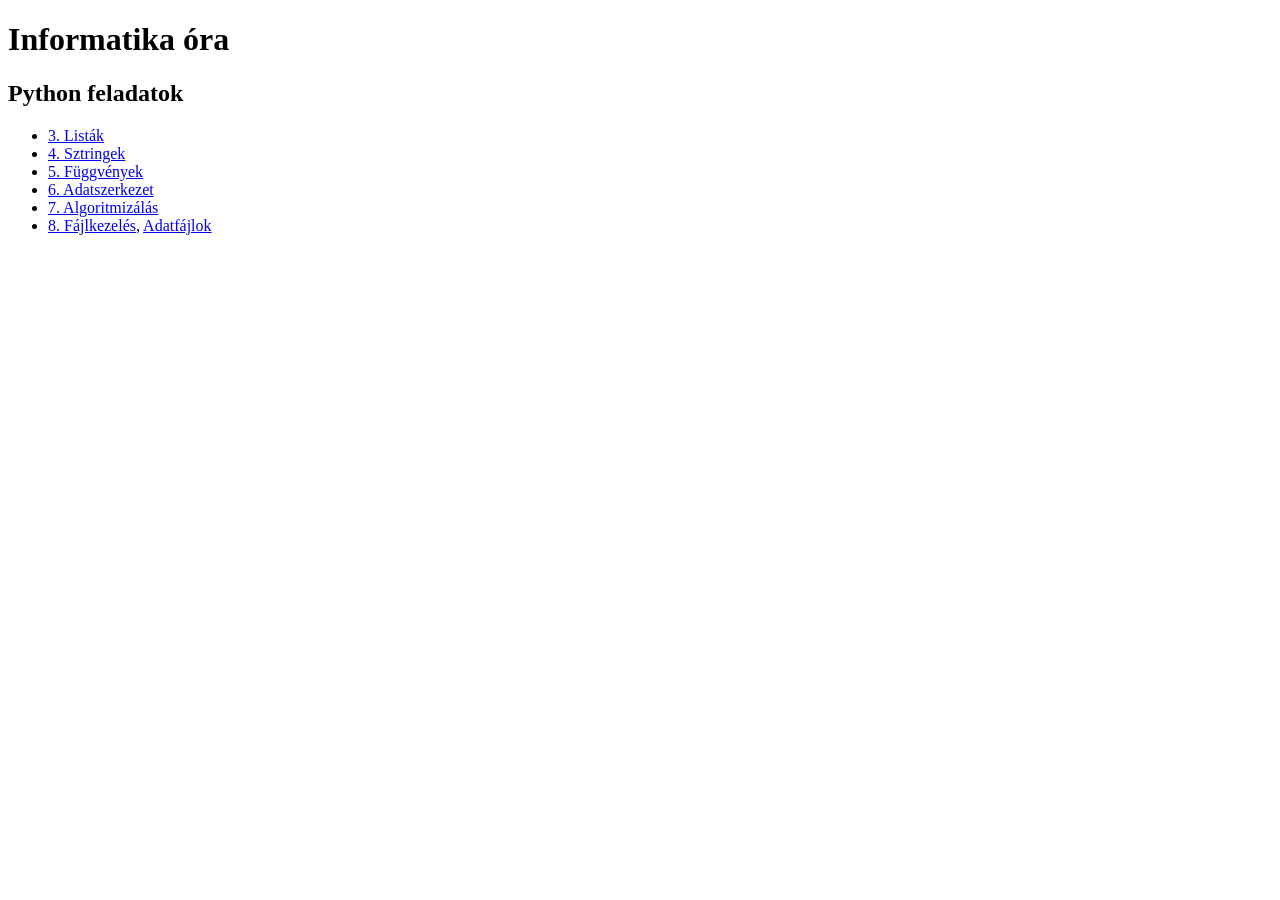
==== cpp/index.html @ 0bfdee5d "pdfek mind" ====
<!DOCTYPE html>
<html lang="hu">
<head>
    <meta charset="UTF-8">
    <title>Informatika óra</title>
</head>
<body>

<h1>Informatika óra</h1>

<h2>Python feladatok</h2>

<ul>
    <li><a href="listak_cpp_feladatlap.pdf">3. Listák</a></li>
    <li><a href="sztringek_cpp_feladatlap.pdf">4. Sztringek</a></li>
    <li><a href="fuggvenyek_cpp_feladatlap.pdf">5. Függvények</a></li>
    <li><a href="structok_cpp_feladatlap.pdf">6. Adatszerkezet</a></li>
    <li><a href="algoritmizalas_cpp_feladatlap.pdf">7. Algoritmizálás</a></li>
    <li><a href="fajlkezeles_cpp_feladatlap.pdf">8. Fájlkezelés</a>, <a href="../fajlkezeles_adatfajlok.zip">Adatfájlok</a></li>
</ul>

</body>
</html>
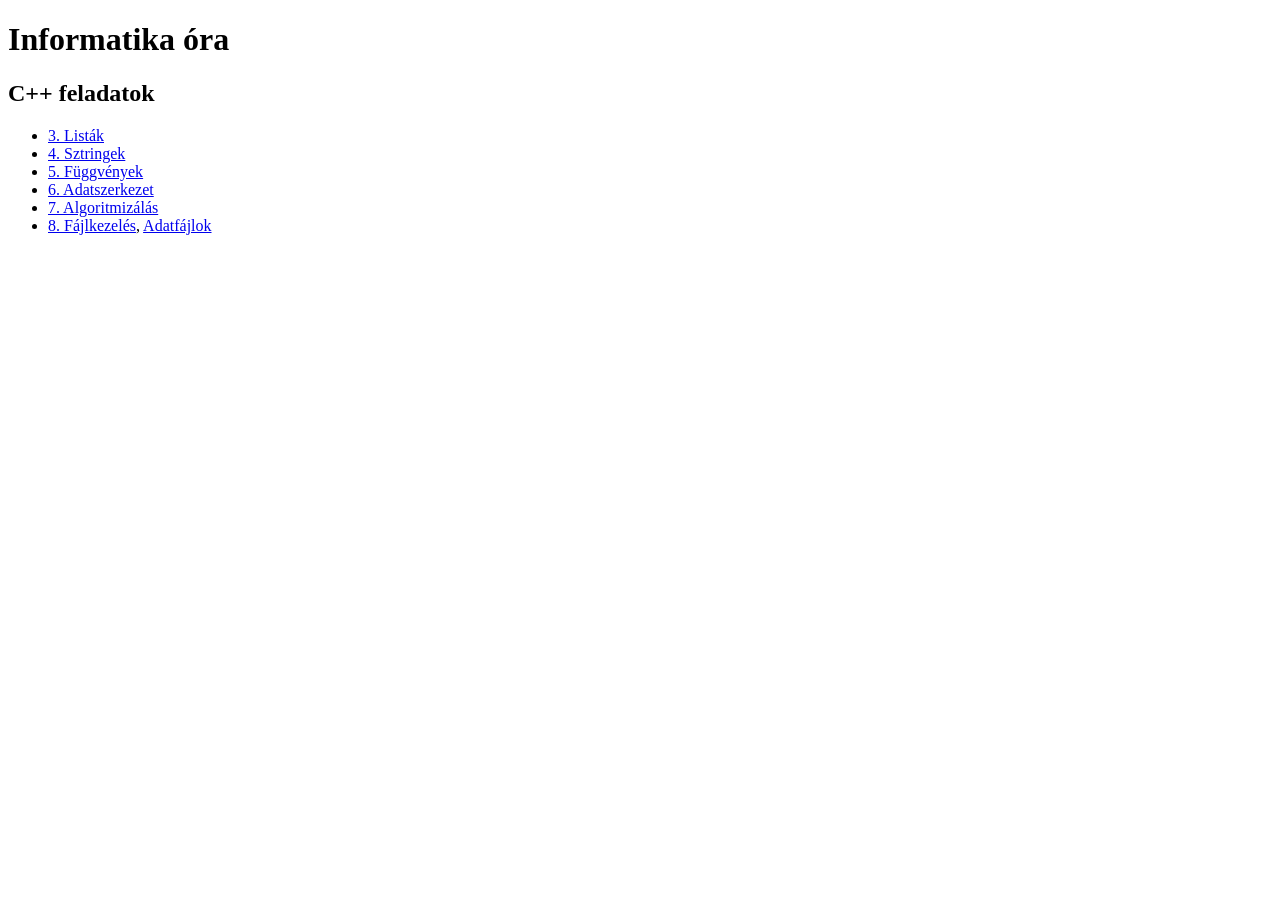
==== commit d0c1d94b: "atnevezes" ====
--- a/cpp/index.html
+++ b/cpp/index.html
@@ -8,10 +8,10 @@
 
 <h1>Informatika óra</h1>
 
-<h2>Python feladatok</h2>
+<h2>C++ feladatok</h2>
 
 <ul>
-    <li><a href="listak_cpp_feladatlap.pdf">3. Listák</a></li>
+    <li><a href="vektorok_cpp_feladatlap.pdf">3. Listák</a></li>
     <li><a href="sztringek_cpp_feladatlap.pdf">4. Sztringek</a></li>
     <li><a href="fuggvenyek_cpp_feladatlap.pdf">5. Függvények</a></li>
     <li><a href="structok_cpp_feladatlap.pdf">6. Adatszerkezet</a></li>
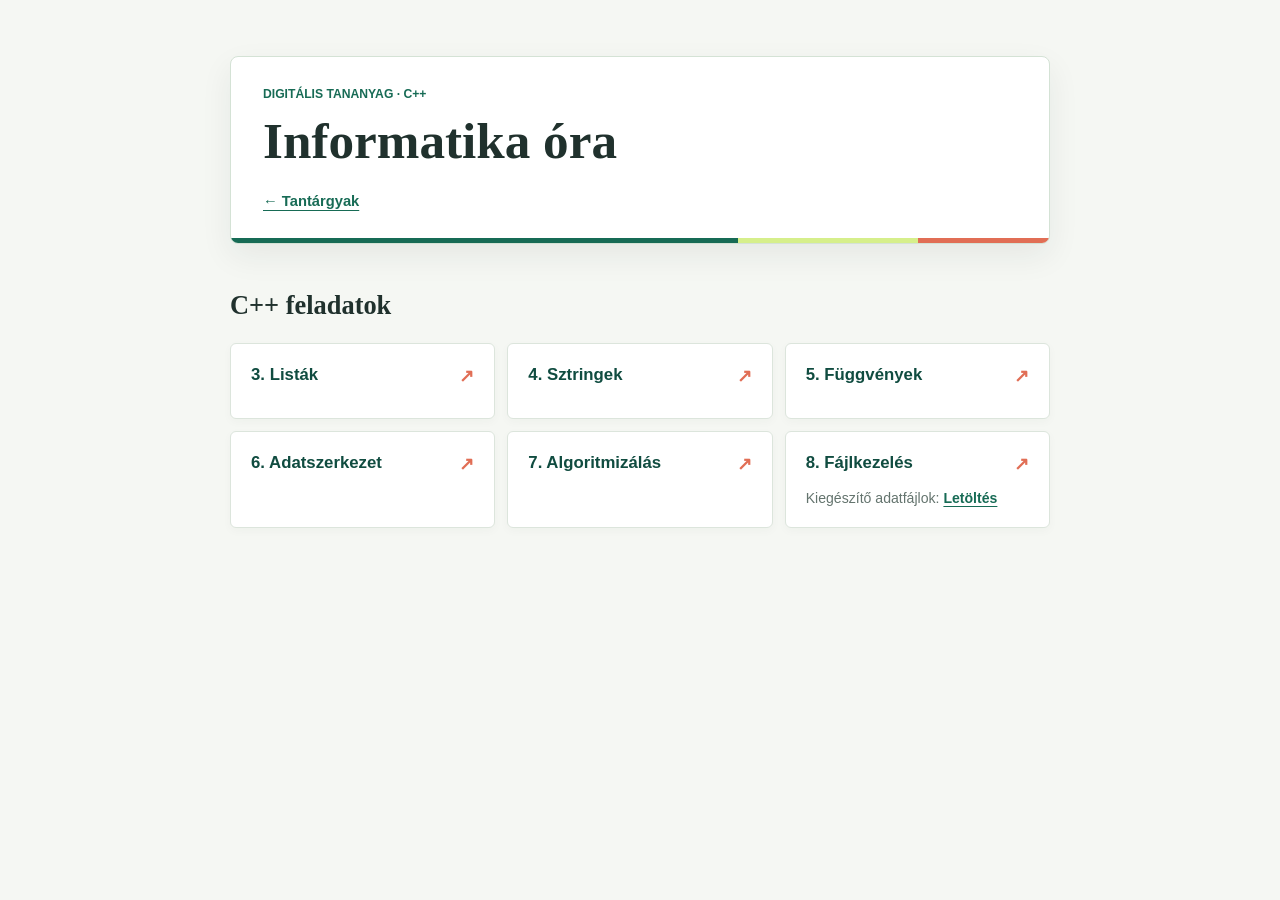
==== commit 86a98540: "stilusozas" ====
--- a/cpp/index.html
+++ b/cpp/index.html
@@ -2,22 +2,35 @@
 <html lang="hu">
 <head>
     <meta charset="UTF-8">
+    <meta name="viewport" content="width=device-width, initial-scale=1">
     <title>Informatika óra</title>
+    <link rel="stylesheet" href="../styles.css">
 </head>
 <body>
 
-<h1>Informatika óra</h1>
+<main class="page-shell">
+    <header class="page-header">
+        <p class="eyebrow">Digitális tananyag · C++</p>
+        <h1>Informatika óra</h1>
+        <a class="back-link" href="../">← Tantárgyak</a>
+    </header>
 
-<h2>C++ feladatok</h2>
+    <section>
+        <h2>C++ feladatok</h2>
 
-<ul>
-    <li><a href="vektorok_cpp_feladatlap.pdf">3. Listák</a></li>
-    <li><a href="sztringek_cpp_feladatlap.pdf">4. Sztringek</a></li>
-    <li><a href="fuggvenyek_cpp_feladatlap.pdf">5. Függvények</a></li>
-    <li><a href="structok_cpp_feladatlap.pdf">6. Adatszerkezet</a></li>
-    <li><a href="algoritmizalas_cpp_feladatlap.pdf">7. Algoritmizálás</a></li>
-    <li><a href="fajlkezeles_cpp_feladatlap.pdf">8. Fájlkezelés</a>, <a href="../fajlkezeles_adatfajlok.zip">Adatfájlok</a></li>
-</ul>
+        <ul class="resource-list">
+            <li><a href="vektorok_cpp_feladatlap.pdf">3. Listák</a></li>
+            <li><a href="sztringek_cpp_feladatlap.pdf">4. Sztringek</a></li>
+            <li><a href="fuggvenyek_cpp_feladatlap.pdf">5. Függvények</a></li>
+            <li><a href="structok_cpp_feladatlap.pdf">6. Adatszerkezet</a></li>
+            <li><a href="algoritmizalas_cpp_feladatlap.pdf">7. Algoritmizálás</a></li>
+            <li>
+                <a href="fajlkezeles_cpp_feladatlap.pdf">8. Fájlkezelés</a>
+                <span class="supplement">Kiegészítő adatfájlok: <a href="../fajlkezeles_adatfajlok.zip">Letöltés</a></span>
+            </li>
+        </ul>
+    </section>
+</main>
 
 </body>
 </html>
--- a/styles.css
+++ b/styles.css
@@ -0,0 +1,190 @@
+:root {
+    color-scheme: light;
+    --ink: #20312d;
+    --muted: #64746e;
+    --paper: #f5f7f3;
+    --surface: #ffffff;
+    --green: #176b55;
+    --green-dark: #104c40;
+    --lime: #d6ef8b;
+    --coral: #e16e55;
+    --line: #dce5dc;
+}
+
+* {
+    box-sizing: border-box;
+}
+
+body {
+    min-height: 100vh;
+    margin: 0;
+    padding: 56px 24px 80px;
+    color: var(--ink);
+    background-color: var(--paper);
+    background-image: radial-gradient(#c8d7cb 0.7px, transparent 0.7px);
+    background-size: 18px 18px;
+    font-family: "Trebuchet MS", "Segoe UI", sans-serif;
+    line-height: 1.6;
+}
+
+.page-shell {
+    width: min(100%, 820px);
+    margin: 0 auto;
+}
+
+.page-header {
+    position: relative;
+    margin-bottom: 40px;
+    padding: 28px 32px 30px;
+    overflow: hidden;
+    border: 1px solid #d4e2d5;
+    border-radius: 8px;
+    background: var(--surface);
+    box-shadow: 0 12px 32px rgb(32 49 45 / 7%);
+}
+
+.page-header::after {
+    position: absolute;
+    right: 0;
+    bottom: 0;
+    left: 0;
+    height: 5px;
+    background: linear-gradient(90deg, var(--green) 0 62%, var(--lime) 62% 84%, var(--coral) 84%);
+    content: "";
+}
+
+.eyebrow {
+    margin: 0 0 8px;
+    color: var(--green);
+    font-size: 0.76rem;
+    font-weight: 700;
+    text-transform: uppercase;
+}
+
+h1,
+h2 {
+    font-family: Georgia, "Times New Roman", serif;
+}
+
+h1 {
+    margin: 0;
+    font-size: 3.2rem;
+    font-weight: 600;
+    line-height: 1.12;
+}
+
+.page-header > p:last-child {
+    margin: 12px 0 0;
+    color: var(--muted);
+}
+
+.back-link {
+    display: inline-flex;
+    margin-top: 20px;
+    color: var(--green);
+    font-size: 0.92rem;
+    font-weight: 700;
+    text-decoration-thickness: 1px;
+    text-underline-offset: 4px;
+}
+
+section {
+    margin-top: 36px;
+}
+
+h2 {
+    margin: 0 0 16px;
+    font-size: 1.65rem;
+    font-weight: 600;
+}
+
+.resource-list {
+    display: grid;
+    grid-template-columns: repeat(auto-fit, minmax(min(100%, 260px), 1fr));
+    gap: 12px;
+    margin: 0;
+    padding: 0;
+    list-style: none;
+}
+
+.resource-list li {
+    min-width: 0;
+    min-height: 76px;
+    padding: 18px 20px;
+    border: 1px solid var(--line);
+    border-radius: 6px;
+    background: var(--surface);
+    box-shadow: 0 3px 10px rgb(32 49 45 / 3%);
+    transition: border-color 160ms ease, box-shadow 160ms ease, transform 160ms ease;
+}
+
+.resource-list li:hover {
+    transform: translateY(-2px);
+    border-color: #9dbdad;
+    box-shadow: 0 8px 20px rgb(32 49 45 / 8%);
+}
+
+.resource-list li > a:first-child {
+    color: var(--green-dark);
+    font-size: 1.05rem;
+    font-weight: 700;
+    text-decoration: none;
+}
+
+.resource-list li > a:first-child::after {
+    float: right;
+    color: var(--coral);
+    content: "↗";
+    font-size: 1.1rem;
+}
+
+.resource-list li > a:first-child:hover {
+    color: var(--green);
+}
+
+.resource-list a:focus-visible {
+    border-radius: 2px;
+    outline: 3px solid var(--coral);
+    outline-offset: 4px;
+}
+
+.supplement {
+    display: block;
+    margin-top: 10px;
+    color: var(--muted);
+    font-size: 0.88rem;
+}
+
+.supplement a {
+    color: var(--green);
+    font-weight: 700;
+    text-underline-offset: 3px;
+}
+
+@media (max-width: 520px) {
+    body {
+        padding: 24px 16px 48px;
+    }
+
+    .page-header {
+        margin-bottom: 30px;
+        padding: 24px 22px 26px;
+    }
+
+    h1 {
+        font-size: 2.2rem;
+    }
+
+    section {
+        margin-top: 28px;
+    }
+}
+
+@media (prefers-reduced-motion: reduce) {
+    *,
+    *::before,
+    *::after {
+        scroll-behavior: auto !important;
+        transition-duration: 0.01ms !important;
+    }
+}
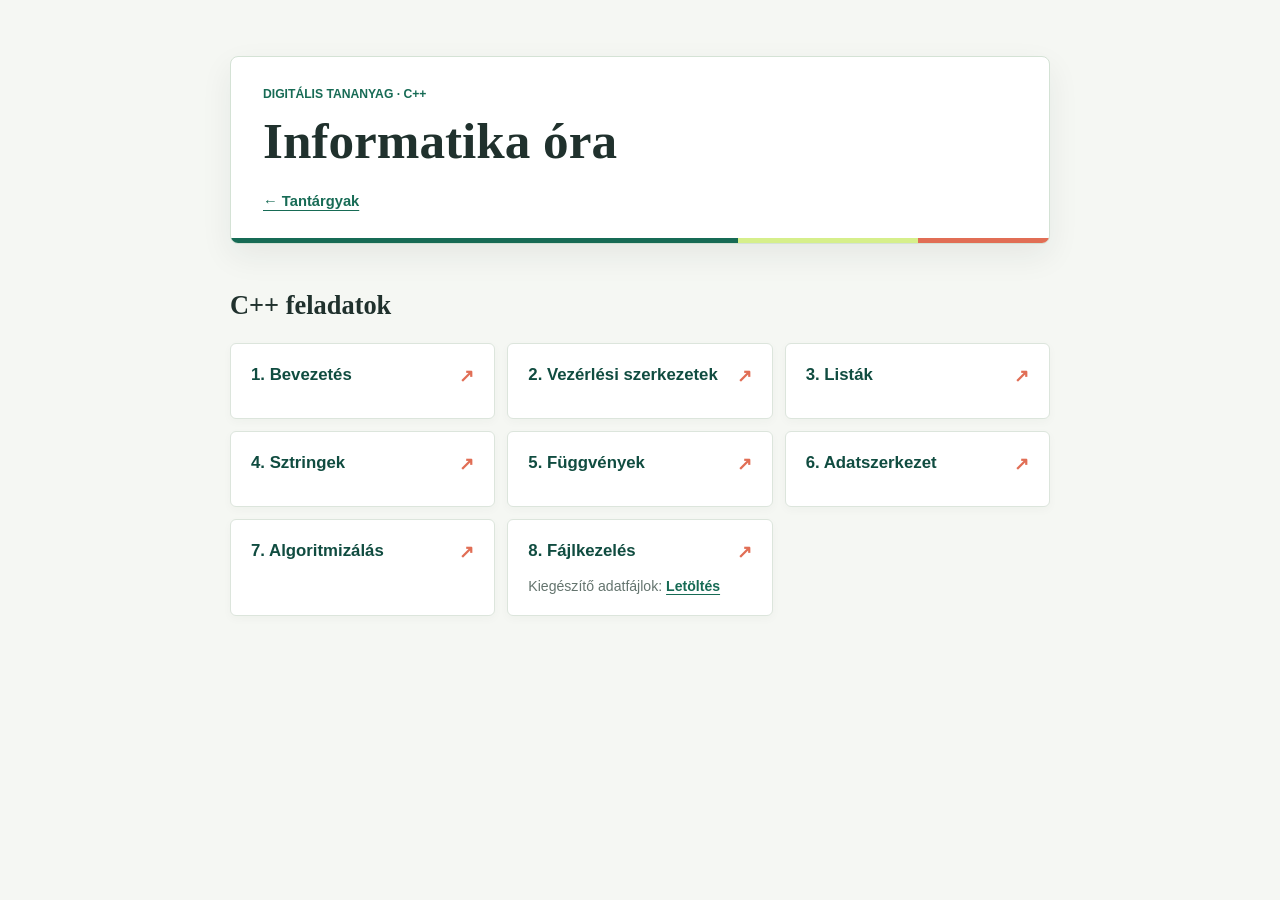
==== commit ad0d2a48: "1, 2" ====
--- a/cpp/index.html
+++ b/cpp/index.html
@@ -19,6 +19,8 @@
         <h2>C++ feladatok</h2>
 
         <ul class="resource-list">
+            <li><a href="elso_lepesek_cpp_feladatlap.pdf">1. Bevezetés</a></li>
+            <li><a href="vezerlesi_szerkezetek_cpp_feladatlap.pdf">2. Vezérlési szerkezetek</a></li>
             <li><a href="vektorok_cpp_feladatlap.pdf">3. Listák</a></li>
             <li><a href="sztringek_cpp_feladatlap.pdf">4. Sztringek</a></li>
             <li><a href="fuggvenyek_cpp_feladatlap.pdf">5. Függvények</a></li>
